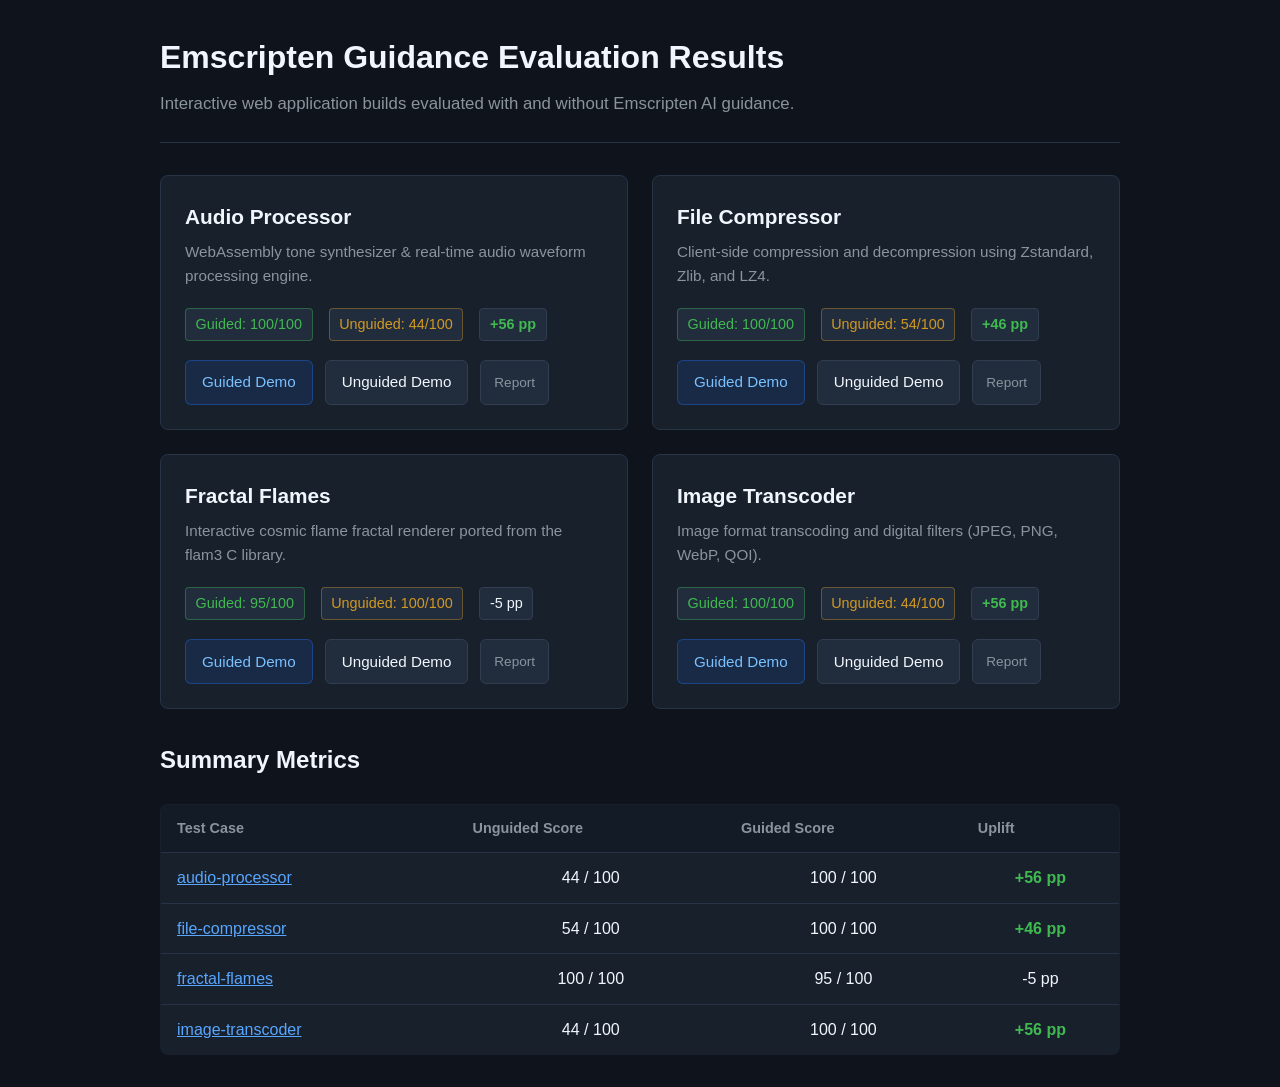
==== results/index.html @ 521e35ce "add results index" ====
<!DOCTYPE html>
<html lang="en">
<head>
  <meta charset="UTF-8">
  <meta name="viewport" content="width=device-width, initial-scale=1.0">
  <title>Emscripten Guidance Evaluation Results</title>
  <style>
    :root {
      --bg: #0f141c;
      --card-bg: #18202c;
      --card-border: #263445;
      --text: #f0f6fc;
      --text-muted: #8b949e;
      --accent: #58a6ff;
      --accent-hover: #79c0ff;
      --guided-color: #3fb950;
      --unguided-color: #d29922;
      --btn-bg: #212c3d;
      --btn-border: #303e50;
    }

    * {
      box-sizing: border-box;
      margin: 0;
      padding: 0;
    }

    body {
      font-family: -apple-system, BlinkMacSystemFont, "Segoe UI", Roboto, Helvetica, Arial, sans-serif;
      background-color: var(--bg);
      color: var(--text);
      line-height: 1.6;
      padding: 2rem 1rem;
      min-height: 100vh;
    }

    .container {
      max-width: 960px;
      margin: 0 auto;
    }

    header {
      margin-bottom: 2rem;
      border-bottom: 1px solid var(--card-border);
      padding-bottom: 1.5rem;
    }

    h1 {
      font-size: 2rem;
      font-weight: 700;
      margin-bottom: 0.5rem;
    }

    p.subtitle {
      color: var(--text-muted);
      font-size: 1.05rem;
    }

    .grid {
      display: grid;
      grid-template-columns: repeat(auto-fit, minmax(420px, 1fr));
      gap: 1.5rem;
      margin-bottom: 2rem;
    }

    .card {
      background: var(--card-bg);
      border: 1px solid var(--card-border);
      border-radius: 8px;
      padding: 1.5rem;
      display: flex;
      flex-direction: column;
      justify-content: space-between;
    }

    .card h2 {
      font-size: 1.3rem;
      margin-bottom: 0.4rem;
      color: var(--text);
    }

    .card p.desc {
      color: var(--text-muted);
      font-size: 0.95rem;
      margin-bottom: 1.2rem;
    }

    .scores {
      display: flex;
      gap: 1rem;
      margin-bottom: 1.2rem;
      font-size: 0.9rem;
    }

    .score-badge {
      display: inline-flex;
      align-items: center;
      gap: 0.4rem;
      padding: 0.25rem 0.6rem;
      border-radius: 4px;
      background: var(--btn-bg);
      border: 1px solid var(--btn-border);
    }

    .score-badge.guided {
      color: var(--guided-color);
      border-color: rgba(63, 185, 80, 0.4);
    }

    .score-badge.unguided {
      color: var(--unguided-color);
      border-color: rgba(210, 153, 34, 0.4);
    }

    .links {
      display: flex;
      flex-wrap: wrap;
      gap: 0.75rem;
    }

    .btn {
      display: inline-flex;
      align-items: center;
      gap: 0.4rem;
      padding: 0.6rem 1rem;
      border-radius: 6px;
      font-size: 0.95rem;
      font-weight: 500;
      text-decoration: none;
      transition: background-color 0.15s ease, border-color 0.15s ease;
      background: var(--btn-bg);
      border: 1px solid var(--btn-border);
      color: var(--text);
    }

    .btn:hover {
      background: #2a374c;
      border-color: var(--accent);
      color: var(--accent-hover);
    }

    .btn.primary {
      background: #1f6feb22;
      border-color: #1f6feb66;
      color: var(--accent-hover);
    }

    .btn.primary:hover {
      background: #1f6feb44;
      border-color: var(--accent);
    }

    .btn.report {
      font-size: 0.85rem;
      padding: 0.6rem 0.8rem;
      color: var(--text-muted);
    }

    .btn.report:hover {
      color: var(--text);
    }

    table.summary-table {
      width: 100%;
      border-collapse: collapse;
      background: var(--card-bg);
      border: 1px solid var(--card-border);
      border-radius: 8px;
      overflow: hidden;
      margin-top: 1.5rem;
    }

    table.summary-table th,
    table.summary-table td {
      padding: 0.75rem 1rem;
      text-align: left;
      border-bottom: 1px solid var(--card-border);
    }

    table.summary-table th {
      background: #131b26;
      font-weight: 600;
      color: var(--text-muted);
      font-size: 0.9rem;
    }

    table.summary-table tr:last-child td {
      border-bottom: none;
    }

    table.summary-table td.center {
      text-align: center;
    }

    .positive {
      color: var(--guided-color);
      font-weight: 600;
    }
  </style>
</head>
<body>
  <div class="container">
    <header>
      <h1>Emscripten Guidance Evaluation Results</h1>
      <p class="subtitle">Interactive web application builds evaluated with and without Emscripten AI guidance.</p>
    </header>

    <div class="grid">
      <!-- Audio Processor -->
      <div class="card">
        <div>
          <h2>Audio Processor</h2>
          <p class="desc">WebAssembly tone synthesizer &amp; real-time audio waveform processing engine.</p>
          <div class="scores">
            <span class="score-badge guided">Guided: 100/100</span>
            <span class="score-badge unguided">Unguided: 44/100</span>
            <span class="score-badge positive">+56 pp</span>
          </div>
        </div>
        <div class="links">
          <a class="btn primary" href="audio-processor/guided/index.html">Guided Demo</a>
          <a class="btn" href="audio-processor/unguided/index.html">Unguided Demo</a>
          <a class="btn report" href="audio-processor/evaluation_report.md">Report</a>
        </div>
      </div>

      <!-- File Compressor -->
      <div class="card">
        <div>
          <h2>File Compressor</h2>
          <p class="desc">Client-side compression and decompression using Zstandard, Zlib, and LZ4.</p>
          <div class="scores">
            <span class="score-badge guided">Guided: 100/100</span>
            <span class="score-badge unguided">Unguided: 54/100</span>
            <span class="score-badge positive">+46 pp</span>
          </div>
        </div>
        <div class="links">
          <a class="btn primary" href="file-compressor/guided/index.html">Guided Demo</a>
          <a class="btn" href="file-compressor/unguided/index.html">Unguided Demo</a>
          <a class="btn report" href="file-compressor/evaluation_report.md">Report</a>
        </div>
      </div>

      <!-- Fractal Flames -->
      <div class="card">
        <div>
          <h2>Fractal Flames</h2>
          <p class="desc">Interactive cosmic flame fractal renderer ported from the flam3 C library.</p>
          <div class="scores">
            <span class="score-badge guided">Guided: 95/100</span>
            <span class="score-badge unguided">Unguided: 100/100</span>
            <span class="score-badge">-5 pp</span>
          </div>
        </div>
        <div class="links">
          <a class="btn primary" href="fractal-flames/guided/index.html">Guided Demo</a>
          <a class="btn" href="fractal-flames/unguided/index.html">Unguided Demo</a>
          <a class="btn report" href="fractal-flames/evaluation_report.md">Report</a>
        </div>
      </div>

      <!-- Image Transcoder -->
      <div class="card">
        <div>
          <h2>Image Transcoder</h2>
          <p class="desc">Image format transcoding and digital filters (JPEG, PNG, WebP, QOI).</p>
          <div class="scores">
            <span class="score-badge guided">Guided: 100/100</span>
            <span class="score-badge unguided">Unguided: 44/100</span>
            <span class="score-badge positive">+56 pp</span>
          </div>
        </div>
        <div class="links">
          <a class="btn primary" href="image-transcoder/guided/index.html">Guided Demo</a>
          <a class="btn" href="image-transcoder/unguided/index.html">Unguided Demo</a>
          <a class="btn report" href="image-transcoder/evaluation_report.md">Report</a>
        </div>
      </div>
    </div>

    <section>
      <h2>Summary Metrics</h2>
      <table class="summary-table">
        <thead>
          <tr>
            <th>Test Case</th>
            <th class="center">Unguided Score</th>
            <th class="center">Guided Score</th>
            <th class="center">Uplift</th>
          </tr>
        </thead>
        <tbody>
          <tr>
            <td><a href="audio-processor/guided/index.html" style="color: var(--accent);">audio-processor</a></td>
            <td class="center">44 / 100</td>
            <td class="center">100 / 100</td>
            <td class="center positive">+56 pp</td>
          </tr>
          <tr>
            <td><a href="file-compressor/guided/index.html" style="color: var(--accent);">file-compressor</a></td>
            <td class="center">54 / 100</td>
            <td class="center">100 / 100</td>
            <td class="center positive">+46 pp</td>
          </tr>
          <tr>
            <td><a href="fractal-flames/guided/index.html" style="color: var(--accent);">fractal-flames</a></td>
            <td class="center">100 / 100</td>
            <td class="center">95 / 100</td>
            <td class="center">-5 pp</td>
          </tr>
          <tr>
            <td><a href="image-transcoder/guided/index.html" style="color: var(--accent);">image-transcoder</a></td>
            <td class="center">44 / 100</td>
            <td class="center">100 / 100</td>
            <td class="center positive">+56 pp</td>
          </tr>
        </tbody>
      </table>
    </section>
  </div>
</body>
</html>
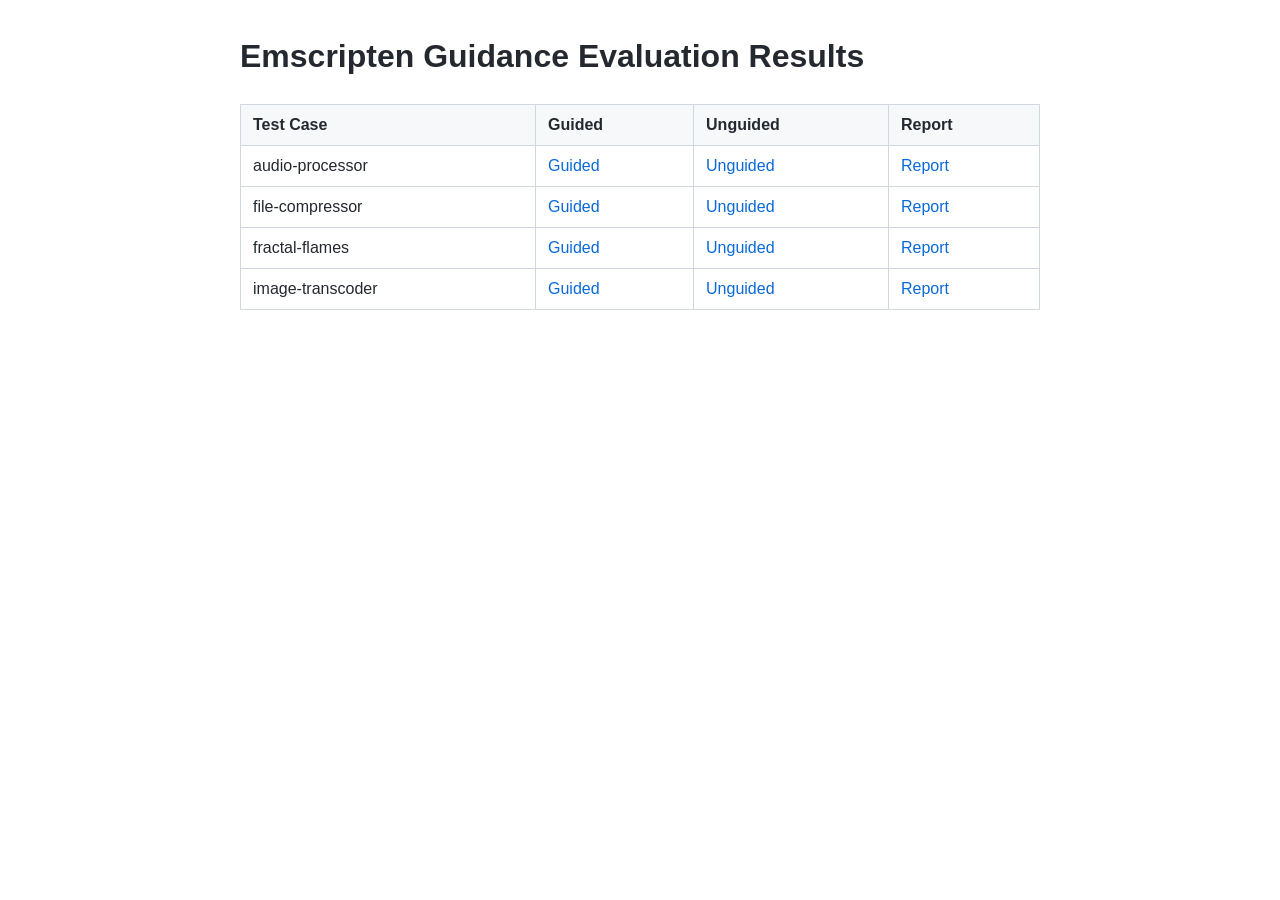
==== commit e005ded4: "Update evaluation criteria" ====
--- a/results/index.html
+++ b/results/index.html
@@ -5,319 +5,92 @@
   <meta name="viewport" content="width=device-width, initial-scale=1.0">
   <title>Emscripten Guidance Evaluation Results</title>
   <style>
-    :root {
-      --bg: #0f141c;
-      --card-bg: #18202c;
-      --card-border: #263445;
-      --text: #f0f6fc;
-      --text-muted: #8b949e;
-      --accent: #58a6ff;
-      --accent-hover: #79c0ff;
-      --guided-color: #3fb950;
-      --unguided-color: #d29922;
-      --btn-bg: #212c3d;
-      --btn-border: #303e50;
-    }
-
-    * {
-      box-sizing: border-box;
-      margin: 0;
-      padding: 0;
-    }
-
     body {
       font-family: -apple-system, BlinkMacSystemFont, "Segoe UI", Roboto, Helvetica, Arial, sans-serif;
-      background-color: var(--bg);
-      color: var(--text);
-      line-height: 1.6;
-      padding: 2rem 1rem;
-      min-height: 100vh;
+      max-width: 800px;
+      margin: 2rem auto;
+      padding: 0 1rem;
+      line-height: 1.5;
+      color: #24292f;
     }
-
-    .container {
-      max-width: 960px;
-      margin: 0 auto;
+    @media (prefers-color-scheme: dark) {
+      body {
+        background-color: #0d1117;
+        color: #c9d1d9;
+      }
+      table th {
+        background-color: #161b22;
+        border-color: #30363d;
+      }
+      table td {
+        border-color: #30363d;
+      }
+      a {
+        color: #58a6ff;
+      }
     }
-
-    header {
-      margin-bottom: 2rem;
-      border-bottom: 1px solid var(--card-border);
-      padding-bottom: 1.5rem;
+    h1 {
+      margin-bottom: 1.5rem;
     }
-
-    h1 {
-      font-size: 2rem;
-      font-weight: 700;
-      margin-bottom: 0.5rem;
-    }
-
-    p.subtitle {
-      color: var(--text-muted);
-      font-size: 1.05rem;
-    }
-
-    .grid {
-      display: grid;
-      grid-template-columns: repeat(auto-fit, minmax(420px, 1fr));
-      gap: 1.5rem;
-      margin-bottom: 2rem;
-    }
-
-    .card {
-      background: var(--card-bg);
-      border: 1px solid var(--card-border);
-      border-radius: 8px;
-      padding: 1.5rem;
-      display: flex;
-      flex-direction: column;
-      justify-content: space-between;
-    }
-
-    .card h2 {
-      font-size: 1.3rem;
-      margin-bottom: 0.4rem;
-      color: var(--text);
-    }
-
-    .card p.desc {
-      color: var(--text-muted);
-      font-size: 0.95rem;
-      margin-bottom: 1.2rem;
-    }
-
-    .scores {
-      display: flex;
-      gap: 1rem;
-      margin-bottom: 1.2rem;
-      font-size: 0.9rem;
-    }
-
-    .score-badge {
-      display: inline-flex;
-      align-items: center;
-      gap: 0.4rem;
-      padding: 0.25rem 0.6rem;
-      border-radius: 4px;
-      background: var(--btn-bg);
-      border: 1px solid var(--btn-border);
-    }
-
-    .score-badge.guided {
-      color: var(--guided-color);
-      border-color: rgba(63, 185, 80, 0.4);
-    }
-
-    .score-badge.unguided {
-      color: var(--unguided-color);
-      border-color: rgba(210, 153, 34, 0.4);
-    }
-
-    .links {
-      display: flex;
-      flex-wrap: wrap;
-      gap: 0.75rem;
-    }
-
-    .btn {
-      display: inline-flex;
-      align-items: center;
-      gap: 0.4rem;
-      padding: 0.6rem 1rem;
-      border-radius: 6px;
-      font-size: 0.95rem;
-      font-weight: 500;
-      text-decoration: none;
-      transition: background-color 0.15s ease, border-color 0.15s ease;
-      background: var(--btn-bg);
-      border: 1px solid var(--btn-border);
-      color: var(--text);
-    }
-
-    .btn:hover {
-      background: #2a374c;
-      border-color: var(--accent);
-      color: var(--accent-hover);
-    }
-
-    .btn.primary {
-      background: #1f6feb22;
-      border-color: #1f6feb66;
-      color: var(--accent-hover);
-    }
-
-    .btn.primary:hover {
-      background: #1f6feb44;
-      border-color: var(--accent);
-    }
-
-    .btn.report {
-      font-size: 0.85rem;
-      padding: 0.6rem 0.8rem;
-      color: var(--text-muted);
-    }
-
-    .btn.report:hover {
-      color: var(--text);
-    }
-
-    table.summary-table {
+    table {
       width: 100%;
       border-collapse: collapse;
-      background: var(--card-bg);
-      border: 1px solid var(--card-border);
-      border-radius: 8px;
-      overflow: hidden;
-      margin-top: 1.5rem;
+      margin-top: 1rem;
     }
-
-    table.summary-table th,
-    table.summary-table td {
-      padding: 0.75rem 1rem;
+    th, td {
+      border: 1px solid #d0d7de;
+      padding: 8px 12px;
       text-align: left;
-      border-bottom: 1px solid var(--card-border);
     }
-
-    table.summary-table th {
-      background: #131b26;
-      font-weight: 600;
-      color: var(--text-muted);
-      font-size: 0.9rem;
+    th {
+      background-color: #f6f8fa;
     }
-
-    table.summary-table tr:last-child td {
-      border-bottom: none;
+    a {
+      color: #0969da;
+      text-decoration: none;
     }
-
-    table.summary-table td.center {
-      text-align: center;
-    }
-
-    .positive {
-      color: var(--guided-color);
-      font-weight: 600;
+    a:hover {
+      text-decoration: underline;
     }
   </style>
 </head>
 <body>
-  <div class="container">
-    <header>
-      <h1>Emscripten Guidance Evaluation Results</h1>
-      <p class="subtitle">Interactive web application builds evaluated with and without Emscripten AI guidance.</p>
-    </header>
-
-    <div class="grid">
-      <!-- Audio Processor -->
-      <div class="card">
-        <div>
-          <h2>Audio Processor</h2>
-          <p class="desc">WebAssembly tone synthesizer &amp; real-time audio waveform processing engine.</p>
-          <div class="scores">
-            <span class="score-badge guided">Guided: 100/100</span>
-            <span class="score-badge unguided">Unguided: 44/100</span>
-            <span class="score-badge positive">+56 pp</span>
-          </div>
-        </div>
-        <div class="links">
-          <a class="btn primary" href="audio-processor/guided/index.html">Guided Demo</a>
-          <a class="btn" href="audio-processor/unguided/index.html">Unguided Demo</a>
-          <a class="btn report" href="audio-processor/evaluation_report.md">Report</a>
-        </div>
-      </div>
-
-      <!-- File Compressor -->
-      <div class="card">
-        <div>
-          <h2>File Compressor</h2>
-          <p class="desc">Client-side compression and decompression using Zstandard, Zlib, and LZ4.</p>
-          <div class="scores">
-            <span class="score-badge guided">Guided: 100/100</span>
-            <span class="score-badge unguided">Unguided: 54/100</span>
-            <span class="score-badge positive">+46 pp</span>
-          </div>
-        </div>
-        <div class="links">
-          <a class="btn primary" href="file-compressor/guided/index.html">Guided Demo</a>
-          <a class="btn" href="file-compressor/unguided/index.html">Unguided Demo</a>
-          <a class="btn report" href="file-compressor/evaluation_report.md">Report</a>
-        </div>
-      </div>
-
-      <!-- Fractal Flames -->
-      <div class="card">
-        <div>
-          <h2>Fractal Flames</h2>
-          <p class="desc">Interactive cosmic flame fractal renderer ported from the flam3 C library.</p>
-          <div class="scores">
-            <span class="score-badge guided">Guided: 95/100</span>
-            <span class="score-badge unguided">Unguided: 100/100</span>
-            <span class="score-badge">-5 pp</span>
-          </div>
-        </div>
-        <div class="links">
-          <a class="btn primary" href="fractal-flames/guided/index.html">Guided Demo</a>
-          <a class="btn" href="fractal-flames/unguided/index.html">Unguided Demo</a>
-          <a class="btn report" href="fractal-flames/evaluation_report.md">Report</a>
-        </div>
-      </div>
-
-      <!-- Image Transcoder -->
-      <div class="card">
-        <div>
-          <h2>Image Transcoder</h2>
-          <p class="desc">Image format transcoding and digital filters (JPEG, PNG, WebP, QOI).</p>
-          <div class="scores">
-            <span class="score-badge guided">Guided: 100/100</span>
-            <span class="score-badge unguided">Unguided: 44/100</span>
-            <span class="score-badge positive">+56 pp</span>
-          </div>
-        </div>
-        <div class="links">
-          <a class="btn primary" href="image-transcoder/guided/index.html">Guided Demo</a>
-          <a class="btn" href="image-transcoder/unguided/index.html">Unguided Demo</a>
-          <a class="btn report" href="image-transcoder/evaluation_report.md">Report</a>
-        </div>
-      </div>
-    </div>
-
-    <section>
-      <h2>Summary Metrics</h2>
-      <table class="summary-table">
-        <thead>
-          <tr>
-            <th>Test Case</th>
-            <th class="center">Unguided Score</th>
-            <th class="center">Guided Score</th>
-            <th class="center">Uplift</th>
-          </tr>
-        </thead>
-        <tbody>
-          <tr>
-            <td><a href="audio-processor/guided/index.html" style="color: var(--accent);">audio-processor</a></td>
-            <td class="center">44 / 100</td>
-            <td class="center">100 / 100</td>
-            <td class="center positive">+56 pp</td>
-          </tr>
-          <tr>
-            <td><a href="file-compressor/guided/index.html" style="color: var(--accent);">file-compressor</a></td>
-            <td class="center">54 / 100</td>
-            <td class="center">100 / 100</td>
-            <td class="center positive">+46 pp</td>
-          </tr>
-          <tr>
-            <td><a href="fractal-flames/guided/index.html" style="color: var(--accent);">fractal-flames</a></td>
-            <td class="center">100 / 100</td>
-            <td class="center">95 / 100</td>
-            <td class="center">-5 pp</td>
-          </tr>
-          <tr>
-            <td><a href="image-transcoder/guided/index.html" style="color: var(--accent);">image-transcoder</a></td>
-            <td class="center">44 / 100</td>
-            <td class="center">100 / 100</td>
-            <td class="center positive">+56 pp</td>
-          </tr>
-        </tbody>
-      </table>
-    </section>
-  </div>
+  <h1>Emscripten Guidance Evaluation Results</h1>
+  <table>
+    <thead>
+      <tr>
+        <th>Test Case</th>
+        <th>Guided</th>
+        <th>Unguided</th>
+        <th>Report</th>
+      </tr>
+    </thead>
+    <tbody>
+      <tr>
+        <td>audio-processor</td>
+        <td><a href="audio-processor/guided/index.html">Guided</a></td>
+        <td><a href="audio-processor/unguided/index.html">Unguided</a></td>
+        <td><a href="audio-processor/evaluation_report.md">Report</a></td>
+      </tr>
+      <tr>
+        <td>file-compressor</td>
+        <td><a href="file-compressor/guided/index.html">Guided</a></td>
+        <td><a href="file-compressor/unguided/index.html">Unguided</a></td>
+        <td><a href="file-compressor/evaluation_report.md">Report</a></td>
+      </tr>
+      <tr>
+        <td>fractal-flames</td>
+        <td><a href="fractal-flames/guided/index.html">Guided</a></td>
+        <td><a href="fractal-flames/unguided/index.html">Unguided</a></td>
+        <td><a href="fractal-flames/evaluation_report.md">Report</a></td>
+      </tr>
+      <tr>
+        <td>image-transcoder</td>
+        <td><a href="image-transcoder/guided/index.html">Guided</a></td>
+        <td><a href="image-transcoder/unguided/index.html">Unguided</a></td>
+        <td><a href="image-transcoder/evaluation_report.md">Report</a></td>
+      </tr>
+    </tbody>
+  </table>
 </body>
 </html>
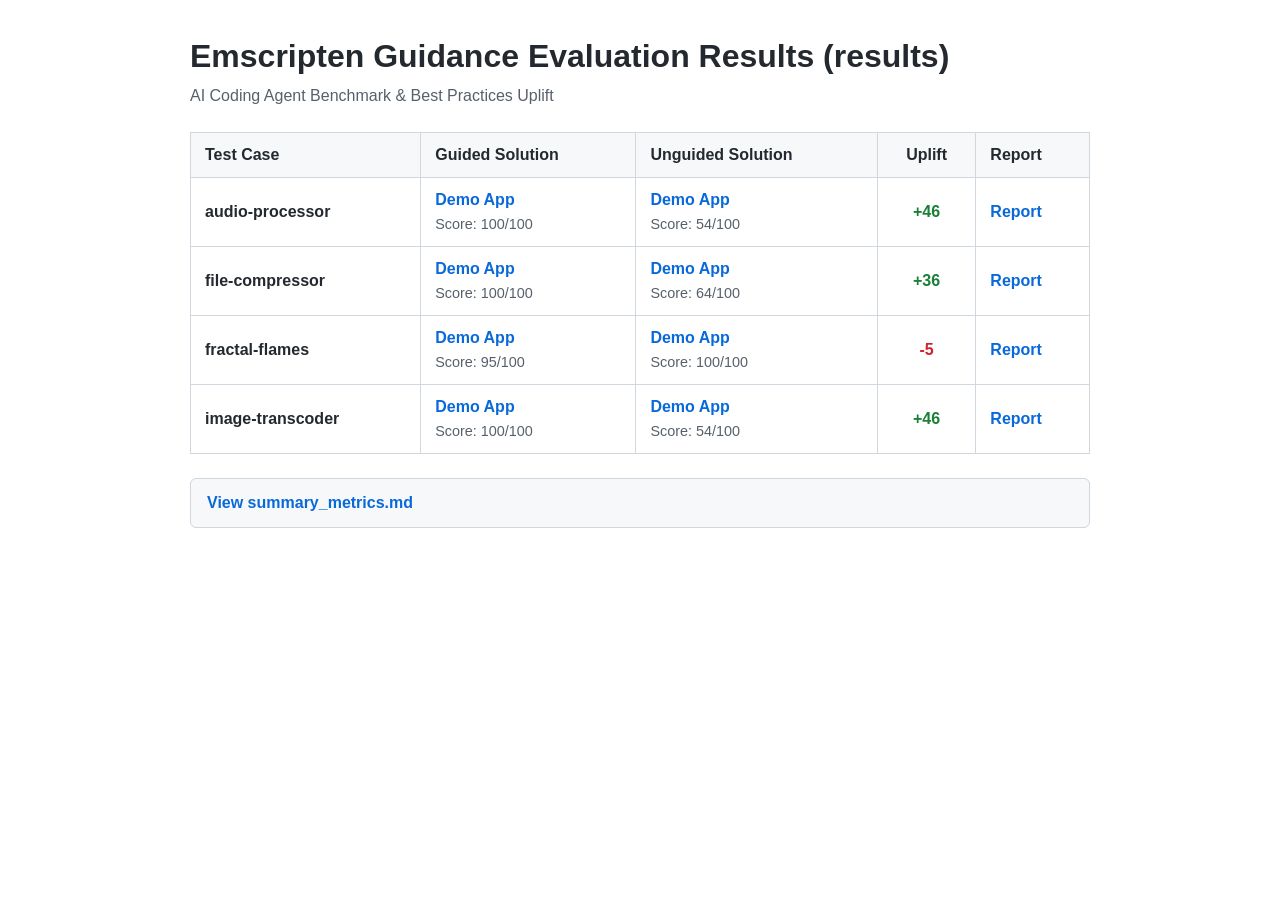
==== commit a0ebe7ac: "generated index html" ====
--- a/results/index.html
+++ b/results/index.html
@@ -3,11 +3,11 @@
 <head>
   <meta charset="UTF-8">
   <meta name="viewport" content="width=device-width, initial-scale=1.0">
-  <title>Emscripten Guidance Evaluation Results</title>
+  <title>Emscripten Guidance Evaluation Results (results)</title>
   <style>
     body {
       font-family: -apple-system, BlinkMacSystemFont, "Segoe UI", Roboto, Helvetica, Arial, sans-serif;
-      max-width: 800px;
+      max-width: 900px;
       margin: 2rem auto;
       padding: 0 1rem;
       line-height: 1.5;
@@ -28,8 +28,16 @@
       a {
         color: #58a6ff;
       }
+      .links-bar {
+        background-color: #161b22 !important;
+        border-color: #30363d !important;
+      }
     }
     h1 {
+      margin-bottom: 0.25rem;
+    }
+    .subtitle {
+      color: #57606a;
       margin-bottom: 1.5rem;
     }
     table {
@@ -39,8 +47,9 @@
     }
     th, td {
       border: 1px solid #d0d7de;
-      padding: 8px 12px;
+      padding: 10px 14px;
       text-align: left;
+      vertical-align: middle;
     }
     th {
       background-color: #f6f8fa;
@@ -52,45 +61,61 @@
     a:hover {
       text-decoration: underline;
     }
+    .links-bar {
+      margin-top: 1.5rem;
+      padding: 12px 16px;
+      background: #f6f8fa;
+      border-radius: 6px;
+      border: 1px solid #d0d7de;
+    }
   </style>
 </head>
 <body>
-  <h1>Emscripten Guidance Evaluation Results</h1>
+  <h1>Emscripten Guidance Evaluation Results (results)</h1>
+  <div class="subtitle">AI Coding Agent Benchmark & Best Practices Uplift</div>
   <table>
     <thead>
       <tr>
         <th>Test Case</th>
-        <th>Guided</th>
-        <th>Unguided</th>
+        <th>Guided Solution</th>
+        <th>Unguided Solution</th>
+        <th style="text-align: center;">Uplift</th>
         <th>Report</th>
       </tr>
     </thead>
     <tbody>
       <tr>
-        <td>audio-processor</td>
-        <td><a href="audio-processor/guided/index.html">Guided</a></td>
-        <td><a href="audio-processor/unguided/index.html">Unguided</a></td>
-        <td><a href="audio-processor/evaluation_report.md">Report</a></td>
+        <td><strong>audio-processor</strong></td>
+        <td><a href="audio-processor/guided/index.html"><strong>Demo App</strong></a><br><span style="font-size: 0.9em; color: #57606a;">Score: 100/100</span></td>
+        <td><a href="audio-processor/unguided/index.html"><strong>Demo App</strong></a><br><span style="font-size: 0.9em; color: #57606a;">Score: 54/100</span></td>
+        <td style="text-align: center;"><span style="color: #1a7f37; font-weight: 600;">+46</span></td>
+        <td><a href="audio-processor/evaluation_report.md"><strong>Report</strong></a></td>
       </tr>
       <tr>
-        <td>file-compressor</td>
-        <td><a href="file-compressor/guided/index.html">Guided</a></td>
-        <td><a href="file-compressor/unguided/index.html">Unguided</a></td>
-        <td><a href="file-compressor/evaluation_report.md">Report</a></td>
+        <td><strong>file-compressor</strong></td>
+        <td><a href="file-compressor/guided/index.html"><strong>Demo App</strong></a><br><span style="font-size: 0.9em; color: #57606a;">Score: 100/100</span></td>
+        <td><a href="file-compressor/unguided/index.html"><strong>Demo App</strong></a><br><span style="font-size: 0.9em; color: #57606a;">Score: 64/100</span></td>
+        <td style="text-align: center;"><span style="color: #1a7f37; font-weight: 600;">+36</span></td>
+        <td><a href="file-compressor/evaluation_report.md"><strong>Report</strong></a></td>
       </tr>
       <tr>
-        <td>fractal-flames</td>
-        <td><a href="fractal-flames/guided/index.html">Guided</a></td>
-        <td><a href="fractal-flames/unguided/index.html">Unguided</a></td>
-        <td><a href="fractal-flames/evaluation_report.md">Report</a></td>
+        <td><strong>fractal-flames</strong></td>
+        <td><a href="fractal-flames/guided/index.html"><strong>Demo App</strong></a><br><span style="font-size: 0.9em; color: #57606a;">Score: 95/100</span></td>
+        <td><a href="fractal-flames/unguided/index.html"><strong>Demo App</strong></a><br><span style="font-size: 0.9em; color: #57606a;">Score: 100/100</span></td>
+        <td style="text-align: center;"><span style="color: #cf222e; font-weight: 600;">-5</span></td>
+        <td><a href="fractal-flames/evaluation_report.md"><strong>Report</strong></a></td>
       </tr>
       <tr>
-        <td>image-transcoder</td>
-        <td><a href="image-transcoder/guided/index.html">Guided</a></td>
-        <td><a href="image-transcoder/unguided/index.html">Unguided</a></td>
-        <td><a href="image-transcoder/evaluation_report.md">Report</a></td>
+        <td><strong>image-transcoder</strong></td>
+        <td><a href="image-transcoder/guided/index.html"><strong>Demo App</strong></a><br><span style="font-size: 0.9em; color: #57606a;">Score: 100/100</span></td>
+        <td><a href="image-transcoder/unguided/index.html"><strong>Demo App</strong></a><br><span style="font-size: 0.9em; color: #57606a;">Score: 54/100</span></td>
+        <td style="text-align: center;"><span style="color: #1a7f37; font-weight: 600;">+46</span></td>
+        <td><a href="image-transcoder/evaluation_report.md"><strong>Report</strong></a></td>
       </tr>
     </tbody>
   </table>
+  <div class="links-bar">
+    <a href="summary_metrics.md"><strong>View summary_metrics.md</strong></a>
+  </div>
 </body>
 </html>
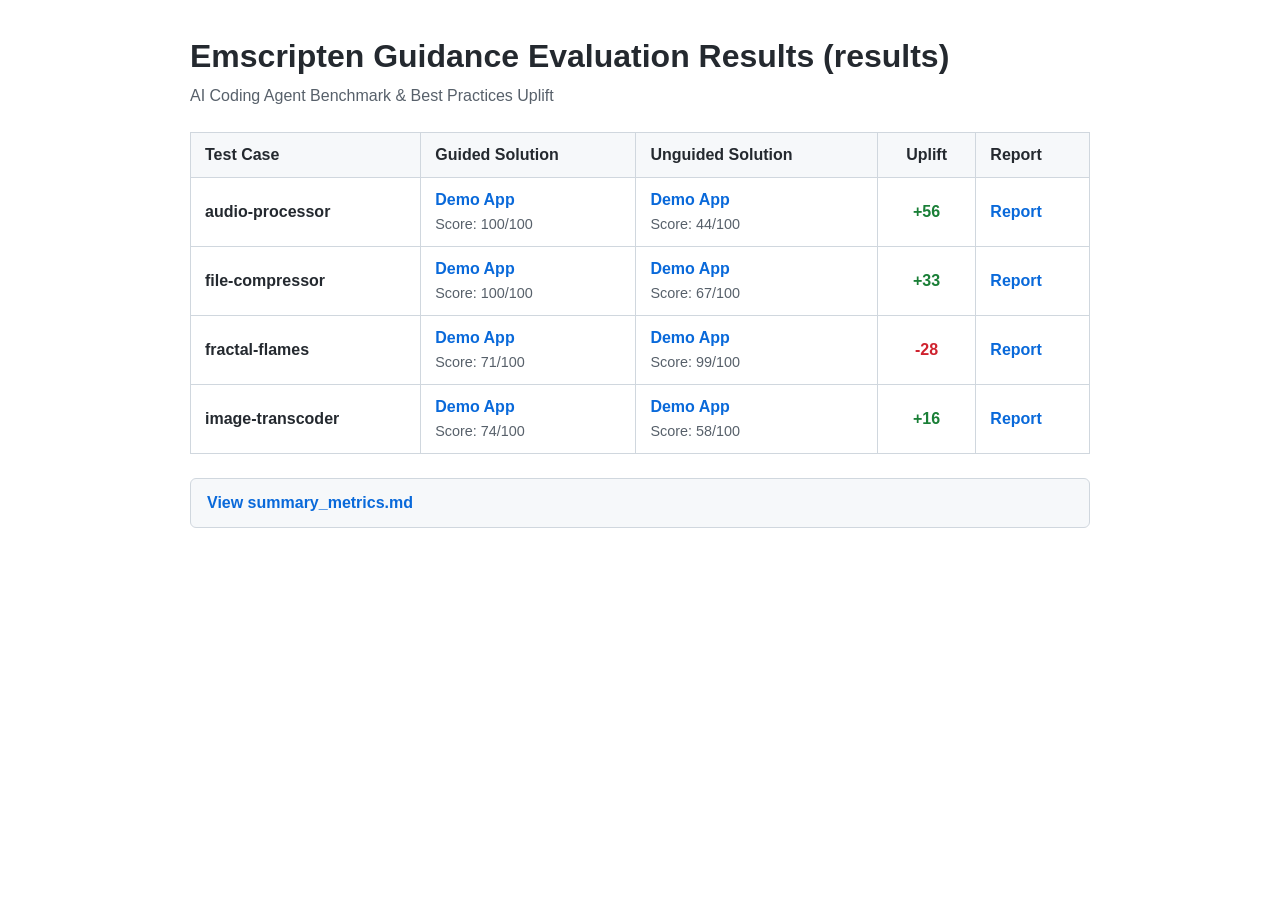
==== commit baca735e: "read-only evaluation" ====
--- a/results/index.html
+++ b/results/index.html
@@ -87,29 +87,29 @@
       <tr>
         <td><strong>audio-processor</strong></td>
         <td><a href="audio-processor/guided/index.html"><strong>Demo App</strong></a><br><span style="font-size: 0.9em; color: #57606a;">Score: 100/100</span></td>
-        <td><a href="audio-processor/unguided/index.html"><strong>Demo App</strong></a><br><span style="font-size: 0.9em; color: #57606a;">Score: 54/100</span></td>
-        <td style="text-align: center;"><span style="color: #1a7f37; font-weight: 600;">+46</span></td>
+        <td><a href="audio-processor/unguided/index.html"><strong>Demo App</strong></a><br><span style="font-size: 0.9em; color: #57606a;">Score: 44/100</span></td>
+        <td style="text-align: center;"><span style="color: #1a7f37; font-weight: 600;">+56</span></td>
         <td><a href="audio-processor/evaluation_report.md"><strong>Report</strong></a></td>
       </tr>
       <tr>
         <td><strong>file-compressor</strong></td>
         <td><a href="file-compressor/guided/index.html"><strong>Demo App</strong></a><br><span style="font-size: 0.9em; color: #57606a;">Score: 100/100</span></td>
-        <td><a href="file-compressor/unguided/index.html"><strong>Demo App</strong></a><br><span style="font-size: 0.9em; color: #57606a;">Score: 64/100</span></td>
-        <td style="text-align: center;"><span style="color: #1a7f37; font-weight: 600;">+36</span></td>
+        <td><a href="file-compressor/unguided/index.html"><strong>Demo App</strong></a><br><span style="font-size: 0.9em; color: #57606a;">Score: 67/100</span></td>
+        <td style="text-align: center;"><span style="color: #1a7f37; font-weight: 600;">+33</span></td>
         <td><a href="file-compressor/evaluation_report.md"><strong>Report</strong></a></td>
       </tr>
       <tr>
         <td><strong>fractal-flames</strong></td>
-        <td><a href="fractal-flames/guided/index.html"><strong>Demo App</strong></a><br><span style="font-size: 0.9em; color: #57606a;">Score: 95/100</span></td>
-        <td><a href="fractal-flames/unguided/index.html"><strong>Demo App</strong></a><br><span style="font-size: 0.9em; color: #57606a;">Score: 100/100</span></td>
-        <td style="text-align: center;"><span style="color: #cf222e; font-weight: 600;">-5</span></td>
+        <td><a href="fractal-flames/guided/index.html"><strong>Demo App</strong></a><br><span style="font-size: 0.9em; color: #57606a;">Score: 71/100</span></td>
+        <td><a href="fractal-flames/unguided/index.html"><strong>Demo App</strong></a><br><span style="font-size: 0.9em; color: #57606a;">Score: 99/100</span></td>
+        <td style="text-align: center;"><span style="color: #cf222e; font-weight: 600;">-28</span></td>
         <td><a href="fractal-flames/evaluation_report.md"><strong>Report</strong></a></td>
       </tr>
       <tr>
         <td><strong>image-transcoder</strong></td>
-        <td><a href="image-transcoder/guided/index.html"><strong>Demo App</strong></a><br><span style="font-size: 0.9em; color: #57606a;">Score: 100/100</span></td>
-        <td><a href="image-transcoder/unguided/index.html"><strong>Demo App</strong></a><br><span style="font-size: 0.9em; color: #57606a;">Score: 54/100</span></td>
-        <td style="text-align: center;"><span style="color: #1a7f37; font-weight: 600;">+46</span></td>
+        <td><a href="image-transcoder/guided/index.html"><strong>Demo App</strong></a><br><span style="font-size: 0.9em; color: #57606a;">Score: 74/100</span></td>
+        <td><a href="image-transcoder/unguided/index.html"><strong>Demo App</strong></a><br><span style="font-size: 0.9em; color: #57606a;">Score: 58/100</span></td>
+        <td style="text-align: center;"><span style="color: #1a7f37; font-weight: 600;">+16</span></td>
         <td><a href="image-transcoder/evaluation_report.md"><strong>Report</strong></a></td>
       </tr>
     </tbody>
